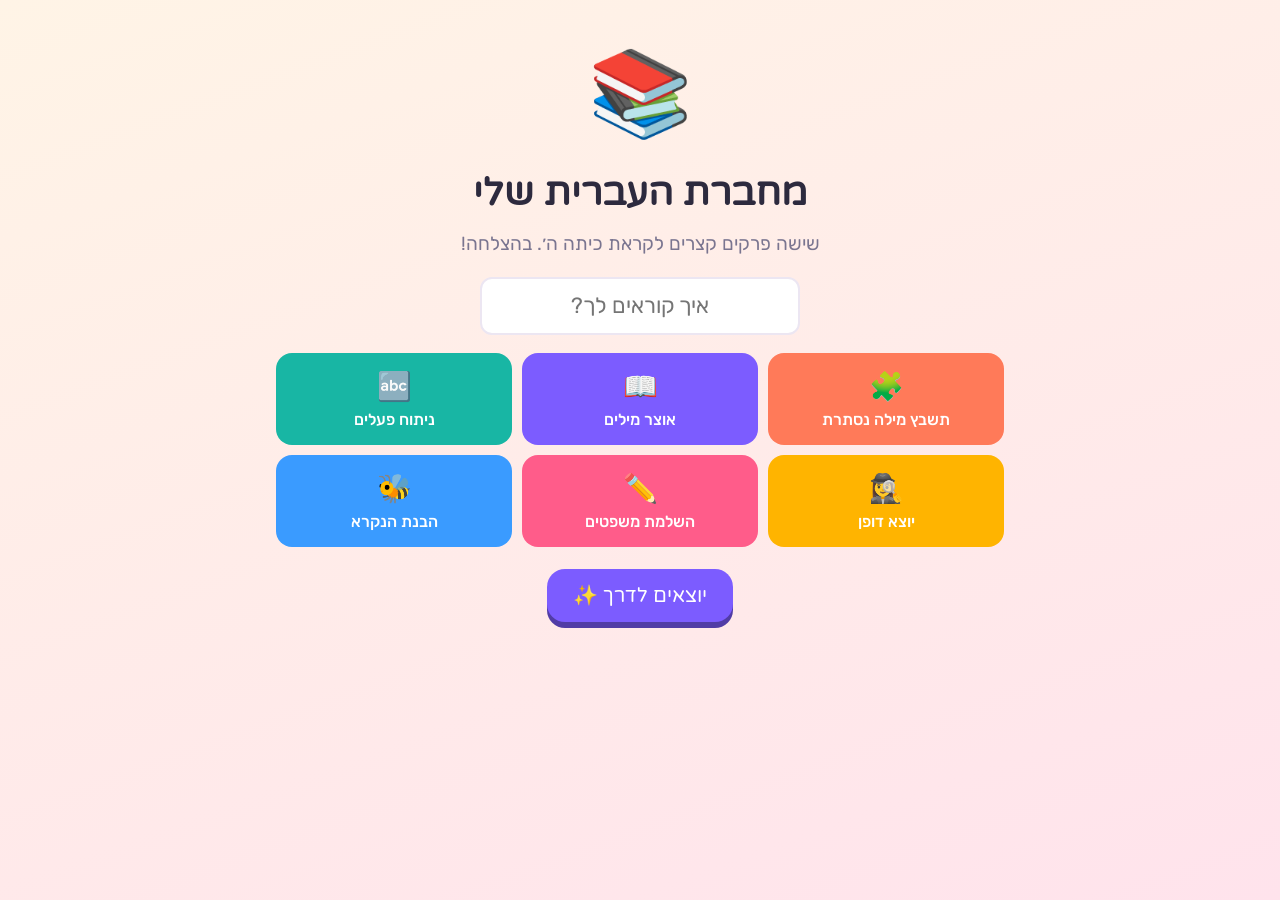
==== index.html @ 50b25466 "Hebrew workbook page" ====
<!doctype html>
<html lang="he" dir="rtl">
<head>
<meta charset="utf-8">
<meta name="viewport" content="width=device-width, initial-scale=1, viewport-fit=cover">
<title>מחברת העברית שלי</title>
<link rel="preconnect" href="https://fonts.googleapis.com">
<link rel="preconnect" href="https://fonts.gstatic.com" crossorigin>
<link href="https://fonts.googleapis.com/css2?family=Varela+Round&family=Rubik:wght@400;500;700;800&display=swap" rel="stylesheet">
<style>
:root{
  --bg1:#fff4e6; --bg2:#ffe3ec; --card:#ffffff; --ink:#2d2a3e; --muted:#7a7590; --line:#ece6f2;
  --c1:#ff7a59; --c2:#7c5cff; --c3:#18b6a4; --c4:#ffb400; --c5:#ff5c8a; --c6:#3a9bff;
  --ok:#22b07d; --ok-soft:#dcf7ea; --bad:#ef5a4c; --bad-soft:#ffe5e2; --hl:#ffe27a;
  --accent:var(--c2);
}
@media (prefers-color-scheme: dark){
  :root:not([data-theme="light"]){
    --bg1:#1d1a2b; --bg2:#271d33; --card:#2b2740; --ink:#f3f0ff; --muted:#b2aac9; --line:#3d3758;
    --ok-soft:#1c3d31; --bad-soft:#47262a; --hl:#8a6d10;
  }
}
:root[data-theme="dark"]{
  --bg1:#1d1a2b; --bg2:#271d33; --card:#2b2740; --ink:#f3f0ff; --muted:#b2aac9; --line:#3d3758;
  --ok-soft:#1c3d31; --bad-soft:#47262a; --hl:#8a6d10;
}
*{box-sizing:border-box;-webkit-tap-highlight-color:transparent}
html,body{margin:0;min-height:100%}
body{background:linear-gradient(160deg,var(--bg1),var(--bg2));background-attachment:fixed;color:var(--ink);
  font-family:"Rubik","Varela Round",Arial,sans-serif;font-size:19px;line-height:1.55}
.wrap{max-width:760px;margin:0 auto;padding:18px 16px 60px}
h1,h2,h3,.round{font-family:"Varela Round","Rubik",sans-serif}

/* top bar */
.top{display:flex;align-items:center;gap:12px;margin-bottom:16px}
.dots{display:flex;gap:6px;flex:1;justify-content:center}
.dot{width:38px;height:38px;border-radius:50%;display:grid;place-items:center;font-size:18px;background:var(--card);
  border:3px solid var(--line);transition:.25s;cursor:pointer}
.dot.cur{transform:scale(1.15);border-color:var(--accent)}
.dot.done{background:var(--ok-soft);border-color:var(--ok)}
.bar{height:10px;background:var(--line);border-radius:99px;overflow:hidden;margin-bottom:18px}
.bar i{display:block;height:100%;width:0;background:linear-gradient(90deg,var(--c4),var(--c5),var(--c2));transition:width .5s}

.screen{display:none;animation:pop .35s ease}
.screen.on{display:block}
@keyframes pop{from{opacity:0;transform:translateY(12px)}to{opacity:1;transform:none}}

.hero{border-radius:26px;padding:26px 22px;color:#fff;position:relative;overflow:hidden;margin-bottom:18px;
  box-shadow:0 10px 30px rgba(80,40,120,.18)}
.hero h2{margin:0;font-size:30px}
.hero p{margin:6px 0 0;opacity:.95}
.hero .big{position:absolute;left:18px;top:50%;transform:translateY(-50%);font-size:70px;opacity:.9}
.hero::after{content:"";position:absolute;width:180px;height:180px;border-radius:50%;background:rgba(255,255,255,.15);left:-50px;bottom:-90px}

.card{background:var(--card);border-radius:20px;padding:18px;margin-bottom:14px;border:2px solid var(--line);transition:.2s}
.card.ok{border-color:var(--ok);background:linear-gradient(0deg,var(--ok-soft),var(--card) 60%)}
.card.bad{border-color:var(--bad);animation:shake .35s}
@keyframes shake{25%{transform:translateX(6px)}50%{transform:translateX(-6px)}75%{transform:translateX(3px)}}
.qt{font-weight:500;margin-bottom:10px}
.qn{display:inline-grid;place-items:center;min-width:30px;height:30px;border-radius:10px;background:var(--accent);color:#fff;font-size:16px;margin-inline-end:8px;padding:0 6px}
.fb{margin-top:8px;font-weight:700;font-size:17px;min-height:0}
.card.ok .fb{color:var(--ok)} .card.bad .fb{color:var(--bad)}

.opts{display:flex;flex-wrap:wrap;gap:10px}
.opt{font:inherit;font-size:18px;padding:10px 16px;border-radius:14px;border:2px solid var(--line);background:var(--card);color:var(--ink);cursor:pointer;transition:.15s}
.opt:active{transform:scale(.96)}
.opt.sel{border-color:var(--accent);background:color-mix(in srgb,var(--accent) 14%,var(--card));font-weight:500}
.card.ok .opt.sel{border-color:var(--ok);background:var(--ok-soft)}
.card.bad .opt.sel{border-color:var(--bad);background:var(--bad-soft)}
.opt.reveal{box-shadow:0 0 0 3px var(--ok)}

.boxes{display:flex;gap:6px;direction:rtl;flex-wrap:wrap}
.boxes input{width:48px;height:54px;text-align:center;font:inherit;font-size:26px;font-weight:800;border:3px solid var(--line);
  border-radius:12px;background:var(--card);color:var(--ink);padding:0}
.boxes input.h{background:var(--hl);border-color:#e7b800;color:#3b2c00}
.boxes input:focus{outline:none;border-color:var(--accent)}
.hidden-word .boxes input{background:var(--hl);border-color:#e7b800;color:#3b2c00}
.cwhint{font-size:15px;color:var(--muted);margin-inline-start:6px}

input.txt,select,textarea{font:inherit;font-size:18px;padding:10px 12px;border:2px solid var(--line);border-radius:12px;background:var(--card);color:var(--ink)}
input.txt:focus,select:focus,textarea:focus{outline:none;border-color:var(--accent)}
.verb{display:flex;gap:16px;align-items:center;flex-wrap:wrap}
.verb .w{font-family:"Varela Round";font-size:30px;color:var(--accent);min-width:110px}
.verb label{display:flex;flex-direction:column;font-size:14px;color:var(--muted);gap:3px}
.verb input.txt{width:120px}

.passage{background:var(--card);border-radius:20px;padding:20px;margin-bottom:16px;border:2px dashed var(--c4);font-size:19px}
.passage h3{margin:0 0 10px;text-align:center;font-size:24px}
.passage p{margin:0 0 10px}
textarea{width:100%;min-height:110px}

.nav{display:flex;gap:10px;justify-content:space-between;align-items:center;margin-top:18px;flex-wrap:wrap}
.btn{font-family:"Varela Round",sans-serif;font-size:20px;padding:14px 26px;border-radius:18px;border:0;cursor:pointer;color:#fff;
  background:var(--accent);box-shadow:0 6px 0 color-mix(in srgb,var(--accent) 65%,#000);transition:.1s}
.btn:active{transform:translateY(4px);box-shadow:0 2px 0 color-mix(in srgb,var(--accent) 65%,#000)}
.btn.ghost{background:var(--card);color:var(--accent);border:2px solid var(--accent);box-shadow:none}
.btn.go{background:var(--ok);box-shadow:0 6px 0 #178a60}
.btn[disabled]{opacity:.45}
.score{font-weight:800;font-size:20px}

/* welcome */
.welcome{text-align:center;padding:10px 0}
.welcome .emoji{font-size:84px;animation:float 3s ease-in-out infinite}
@keyframes float{50%{transform:translateY(-10px) rotate(-4deg)}}
.welcome h1{font-size:38px;margin:6px 0}
.welcome p{color:var(--muted);margin:0 0 18px}
.welcome input{text-align:center;font-size:22px;width:min(320px,100%);margin-bottom:18px}
.chips{display:grid;grid-template-columns:repeat(3,1fr);gap:10px;margin:0 0 22px}
.chip{border-radius:16px;padding:12px 6px;color:#fff;font-size:16px;font-weight:500}
.chip b{display:block;font-size:28px}

/* summary */
.ring{width:190px;height:190px;margin:10px auto;position:relative}
.ring svg{transform:rotate(-90deg)}
.ring .num{position:absolute;inset:0;display:grid;place-items:center;font-family:"Varela Round";font-size:46px;font-weight:800}
.stars{font-size:44px;text-align:center;letter-spacing:6px}
table.sum{width:100%;border-collapse:collapse;margin:10px 0}
table.sum td{padding:10px 8px;border-bottom:1px solid var(--line)}
table.sum td:last-child{text-align:left;font-weight:700}
.sent{text-align:center;font-weight:500;margin-top:12px;color:var(--muted)}
#confetti{position:fixed;inset:0;pointer-events:none;z-index:9}

@media (max-width:560px){
  .hero .big{font-size:50px} .hero h2{font-size:24px}
  .boxes input{width:42px;height:48px;font-size:22px}
  .dot{width:32px;height:32px;font-size:15px}
  .chips{grid-template-columns:repeat(2,1fr)}
}
</style>
</head>
<body>
<canvas id="confetti"></canvas>
<div class="wrap">
  <div id="topbar" style="display:none">
    <div class="top"><div class="dots" id="dots"></div></div>
    <div class="bar"><i id="barfill"></i></div>
  </div>
  <div id="screens"></div>
</div>

<script>
const FORM = "https://docs.google.com/forms/d/e/1FAIpQLScaNritPioSCvNi18cw7ThOWGamk657dy66i6u5WLPqMlm8VA/formResponse";
const NAME_ENTRY = 62205601;

const CH = [
 {id:"cw", title:"תשבץ מילה נסתרת", emoji:"🧩", color:"var(--c1)", hint:"כתבי את התשובה, אות בכל משבצת. מהאותיות הצהובות נוצרת מילה נסתרת!",
  items:[
   {t:"cw", q:"עונת השנה הקרה ביותר", a:"חורף", h:0, e:1569600264},
   {t:"cw", q:"המקום שבו גרים עם המשפחה", a:"בית", h:0, e:498481048},
   {t:"cw", q:"יש לו כריכה ועמודים, וקוראים בו", a:"ספר", h:2, e:1436032802},
   {t:"cw", q:"צבע השמיים ביום בהיר", a:"כחול", h:2, e:1310203208},
   {t:"cw", q:"פרי אדום וקטן עם נקודות קטנות", a:"תות", h:0, e:294434809},
   {t:"hw", q:"🔎 המילה הנסתרת (האותיות הצהובות, מלמעלה למטה)", a:"חברות", e:260641742}
  ]},
 {id:"voc", title:"אוצר מילים", emoji:"📖", color:"var(--c2)", hint:"בחרי את התשובה המתאימה ביותר.",
  items:[
   {t:"mc", q:"\"דני היה נרגש לפני הטיול השנתי.\" מה פירוש המילה נרגש?", o:["עייף מאוד","מלא התרגשות וציפייה","כועס","רעב"], a:1, e:1328813776},
   {t:"mc", q:"מהי מילה נרדפת (דומה במשמעות) למילה \"מהיר\"?", o:["זריז","איטי","גבוה","שקט"], a:0, e:361980652},
   {t:"mc", q:"מהו ההפך של המילה \"נדיב\"?", o:["חכם","שמח","קמצן","אמיץ"], a:2, e:579132095},
   {t:"mc", q:"\"לפתע נשמע רעם חזק.\" המילה לפתע פירושה:", o:["לאט לאט","בבוקר","פתאום","מרחוק"], a:2, e:1823997680},
   {t:"mc", q:"אדם מתמיד הוא אדם ש...", o:["ממשיך להתאמץ ולא מוותר","מוותר מהר","תמיד מאחר","אוהב לישון"], a:0, e:1491651361},
   {t:"mc", q:"מה פירוש הביטוי \"שם לב\"?", o:["שם משהו על הלב","הבחין, הרגיש במשהו","נבהל","שכח"], a:1, e:1885488063}
  ]},
 {id:"verb", title:"ניתוח פעלים", emoji:"🔤", color:"var(--c3)", hint:"לכל פועל: כתבי את השורש (למשל כ.ת.ב), ובחרי זמן וגוף.",
  items:[
   {t:"verb", w:"כתבנו", r:"כתב", z:"עבר", go:["אני","אנחנו","הם","את"], g:"אנחנו", e:[1640364388,185473557,810355744]},
   {t:"verb", w:"ישחקו", r:"שחק", z:"עתיד", go:["הוא","אנחנו","הם","אתן"], g:"הם", e:[4867854,956632223,407131389]},
   {t:"verb", w:"רוקדת", r:"רקד", z:"הווה", go:["הוא","היא","אנחנו","הם"], g:"היא", e:[1128202655,1735079967,383598365]},
   {t:"verb", w:"תלמדי", r:"למד", z:"עתיד", go:["אני","את","הוא","אתם"], g:"את", e:[34009294,1172126072,1069534142]},
   {t:"verb", w:"שמרתם", r:"שמר", z:"עבר", go:["אתה","אנחנו","אתם","הן"], g:"אתם", e:[85139780,1751591890,1546072494]},
   {t:"verb", w:"אסגור", r:"סגר", z:"עתיד", go:["אני","אתה","הוא","אנחנו"], g:"אני", e:[934074268,364460935,1793156208]}
  ]},
 {id:"odd", title:"יוצא דופן", emoji:"🕵️‍♀️", color:"var(--c4)", hint:"בכל שורה יש מילה אחת שלא מתאימה לשאר. מצאי אותה!",
  items:[
   {t:"mc", q:"", o:["תפוח","בננה","גזר","אגס"], a:2, why:"גזר הוא ירק, השאר פירות.", e:339574986},
   {t:"mc", q:"", o:["כתב","קרא","שולחן","רץ"], a:2, why:"שולחן הוא שם עצם, השאר פעלים.", e:1603717156},
   {t:"mc", q:"", o:["שמח","עליז","מאושר","עצוב"], a:3, why:"עצוב הוא ההפך, השאר מילים לשמחה.", e:669759207},
   {t:"mc", q:"", o:["ירושלים","חיפה","ישראל","באר שבע"], a:2, why:"ישראל היא מדינה, השאר ערים.", e:2011101344},
   {t:"mc", q:"", o:["כלב","חתול","נשר","סוס"], a:2, why:"נשר הוא עוף, השאר יונקים.", e:904061253},
   {t:"mc", q:"", o:["הלכתי","אכלתי","אלך","שתיתי"], a:2, why:"אלך בזמן עתיד, השאר בעבר.", e:1752868074}
  ]},
 {id:"comp", title:"השלמת משפטים", emoji:"✏️", color:"var(--c5)", hint:"בחרי את המילה שמשלימה את המשפט נכון.",
  items:[
   {t:"mc", q:"דנה לא הגיעה לבית הספר ____ היא הייתה חולה.", o:["כי","אבל","למרות"], a:0, e:1012254732},
   {t:"mc", q:"רציתי לקנות גלידה, ____ שכחתי את הארנק בבית.", o:["לכן","אבל","כי"], a:1, e:916910106},
   {t:"mc", q:"הכלב נבח בקול רם, ____ כל השכנים התעוררו.", o:["ולכן","אבל","למרות ש"], a:0, e:1477193977},
   {t:"mc", q:"____ שירד גשם חזק, יצאנו לטיול.", o:["בגלל","למרות","כי"], a:1, e:1197070380},
   {t:"mc", q:"הספרנית ביקשה מאיתנו לדבר ____ בספרייה.", o:["ברעש","בשקט","בצעקות"], a:1, e:1626360728},
   {t:"mc", q:"אם תתאמני כל יום, ____ תשתפרי בשחייה.", o:["אז","אבל","למרות"], a:0, e:1691333618}
  ]},
 {id:"read", title:"הבנת הנקרא", emoji:"🐝", color:"var(--c6)", hint:"קראי את הקטע בעיון, ואז עני על השאלות.",
  passage:`<h3>🐝 הדבורה הקטנה והחרוצה</h3>
   <p>הדבורים חיות יחד בקבוצות גדולות שנקראות כוורות. בכל כוורת יש מלכה אחת, מאות זכרים ואלפי פועלות. המלכה היא הדבורה הגדולה ביותר בכוורת, ותפקידה העיקרי הוא להטיל ביצים. הפועלות עושות כמעט את כל העבודה: הן אוספות צוף ואבקה מהפרחים, בונות את חלות הדבש, מנקות את הכוורת ושומרות עליה מפני אויבים.</p>
   <p>כשפועלת מוצאת שדה מלא פרחים, היא חוזרת לכוורת ומבצעת "ריקוד" מיוחד. בעזרת הריקוד היא מספרת לחברותיה לאיזה כיוון לעוף וכמה רחוק נמצאים הפרחים.</p>
   <p>הדבורים חשובות מאוד, ולא רק בגלל הדבש. כשהן עוברות מפרח לפרח, הן מעבירות אבקה ביניהם, וכך עוזרות לצמחים לייצר פירות וזרעים. מדענים מעריכים שבלי דבורים, חלק גדול מהפירות והירקות שאנחנו אוכלים היה נעלם מהמדפים.</p>`,
  items:[
   {t:"mc", q:"מהו התפקיד העיקרי של המלכה בכוורת?", o:["לאסוף צוף","להטיל ביצים","לשמור על הכוורת","לבנות חלות דבש"], a:1, e:1494574270},
   {t:"mc", q:"מי עושות את רוב העבודה בכוורת?", o:["המלכה","הזכרים","הפועלות","הדבוראי"], a:2, e:1089239344},
   {t:"mc", q:"למה הפועלת \"רוקדת\" כשהיא חוזרת לכוורת?", o:["כי היא שמחה","כדי להפחיד אויבים","כדי לספר לחברותיה איפה נמצאים הפרחים","כדי לנקות את הכוורת"], a:2, e:451514463},
   {t:"mc", q:"בכותרת כתוב שהדבורה \"חרוצה\". מה פירוש המילה?", o:["עובדת קשה ובמרץ","קטנה מאוד","מפחידה","עצלנית"], a:0, e:278418444},
   {t:"open", q:"לפי הקטע, מדוע הדבורים חשובות לבני האדם? כתבי במילים שלך.", model:"הדבורים מעבירות אבקה מפרח לפרח, וכך עוזרות לצמחים לגדל פירות וזרעים. בלי דבורים היו לנו הרבה פחות פירות וירקות. וגם, הן מייצרות דבש.", e:1743199090}
  ]}
];

const Z=["עבר","הווה","עתיד"];
const norm=s=>(s||"").replace(/[\s.\-'"׳״,]/g,"").replace(/ך/g,"כ").replace(/ם/g,"מ").replace(/ן/g,"נ").replace(/ף/g,"פ").replace(/ץ/g,"צ");
const $=(s,r=document)=>r.querySelector(s), $$=(s,r=document)=>[...r.querySelectorAll(s)];
const h=(tag,cls,html)=>{const e=document.createElement(tag);if(cls)e.className=cls;if(html!=null)e.innerHTML=html;return e};
const PRAISE=["מעולה!","כל הכבוד!","יופי!","מדהים!","בדיוק!","אלופה!"];
let cur=-1; const res={}; let sentOnce=false;

function build(){
  const S=$("#screens");
  // welcome
  const w=h("section","screen welcome");w.id="sc-w";
  w.innerHTML=`<div class="emoji">📚</div><h1>מחברת העברית שלי</h1><p>שישה פרקים קצרים לקראת כיתה ה׳. בהצלחה!</p>
   <input class="txt" id="who" placeholder="איך קוראים לך?" autocomplete="off">
   <div class="chips">${CH.map(c=>`<div class="chip" style="background:${c.color}"><b>${c.emoji}</b>${c.title}</div>`).join("")}</div>
   <button class="btn" id="start">יוצאים לדרך ✨</button>`;
  S.appendChild(w);
  // chapters
  CH.forEach((c,ci)=>{
    const s=h("section","screen");s.id="sc-"+ci;s.style.setProperty("--accent",c.color);
    s.appendChild(h("div","hero",`<h2>פרק ${ci+1}: ${c.title}</h2><p>${c.hint}</p><div class="big">${c.emoji}</div>`)).style.background=`linear-gradient(135deg,${c.color},color-mix(in srgb,${c.color} 60%,#ff5c8a))`;
    if(c.passage) s.appendChild(h("div","passage",c.passage));
    c.items.forEach((it,i)=>{
      const card=h("div","card");card._it=it;
      const num=`<span class="qn">${i+1}</span>`;
      if(it.t==="cw"||it.t==="hw"){
        card.innerHTML=`<div class="qt">${it.t==="cw"?num:""}${it.q}${it.t==="cw"?`<span class="cwhint">(${it.a.length} אותיות)</span>`:""}</div>`;
        if(it.t==="hw") card.classList.add("hidden-word");
        const b=h("div","boxes");[...it.a].forEach((_,k)=>{const x=h("input",it.t==="cw"&&k===it.h?"h":"");x.maxLength=1;x.autocomplete="off";x.setAttribute("autocapitalize","off");b.appendChild(x)});
        card.appendChild(b);
      } else if(it.t==="mc"){
        card.innerHTML=`<div class="qt">${num}${it.q||"איזו מילה יוצאת דופן?"}</div>`;
        const o=h("div","opts");it.o.forEach((t,k)=>{const b=h("button","opt",t);b.type="button";b.dataset.k=k;
          b.onclick=()=>{$$(".opt",o).forEach(x=>x.classList.remove("sel"));b.classList.add("sel");card.classList.remove("ok","bad");$(".fb",card).textContent="";save()};o.appendChild(b)});
        card.appendChild(o);
      } else if(it.t==="verb"){
        card.innerHTML=`<div class="verb"><div class="w">${it.w}</div>
          <label>שורש<input class="txt r" placeholder="_._._" autocomplete="off"></label>
          <label>זמן<select class="z"><option value="">בחרי</option>${Z.map(z=>`<option>${z}</option>`).join("")}</select></label>
          <label>גוף<select class="g"><option value="">בחרי</option>${it.go.map(g=>`<option>${g}</option>`).join("")}</select></label></div>`;
      } else if(it.t==="open"){
        card.innerHTML=`<div class="qt">${num}${it.q}</div><textarea id="open" placeholder="התשובה שלי..."></textarea>`;
      }
      card.appendChild(h("div","fb"));
      s.appendChild(card);
    });
    const nav=h("div","nav");
    nav.innerHTML=`<button class="btn ghost back">→ חזרה</button><span class="score"></span>
      <span><button class="btn check">בדקי ✔</button> <button class="btn go next" style="display:none">${ci<CH.length-1?"לפרק הבא ←":"לסיכום 🏆"}</button></span>`;
    s.appendChild(nav);
    $(".check",nav).onclick=()=>check(ci,true);
    $(".next",nav).onclick=()=>go(ci+1);
    $(".back",nav).onclick=()=>go(ci-1);
    S.appendChild(s);
  });
  // summary
  const f=h("section","screen");f.id="sc-end";f.style.setProperty("--accent","var(--c2)");
  f.innerHTML=`<div class="hero" style="background:linear-gradient(135deg,#7c5cff,#ff5c8a);text-align:center"><h2 id="endTitle">סיימת!</h2><p id="endMsg"></p></div>
   <div class="card"><div class="ring"><svg width="190" height="190"><circle cx="95" cy="95" r="80" stroke="var(--line)" stroke-width="16" fill="none"/>
   <circle id="arc" cx="95" cy="95" r="80" stroke="url(#gr)" stroke-width="16" fill="none" stroke-linecap="round" stroke-dasharray="503" stroke-dashoffset="503" style="transition:stroke-dashoffset 1.2s"/>
   <defs><linearGradient id="gr"><stop offset="0" stop-color="#ffb400"/><stop offset="1" stop-color="#ff5c8a"/></linearGradient></defs></svg><div class="num" id="pct">0%</div></div>
   <div class="stars" id="stars"></div><table class="sum" id="sumt"></table><div class="sent" id="sent"></div>
   <div class="nav" style="justify-content:center"><button class="btn ghost" id="again">לחזור ולתקן</button><button class="btn" id="resend" style="display:none">לשלוח שוב לאבא</button></div></div>`;
  S.appendChild(f);
  // dots
  const D=$("#dots");CH.forEach((c,i)=>{const d=h("div","dot",c.emoji);d.onclick=()=>go(i);D.appendChild(d)});
  const e=h("div","dot","🏆");e.onclick=()=>go(CH.length);D.appendChild(e);

  $("#start").onclick=()=>{ if(!$("#who").value.trim()){ $("#who").focus(); $("#who").placeholder="קודם כותבים שם 😊"; return;} save(); go(0); };
  $("#again").onclick=()=>go(0);
  $("#resend").onclick=()=>send(true);
  $$(".boxes").forEach(b=>$$("input",b).forEach((x,k,arr)=>{
    x.addEventListener("input",()=>{ if(x.value.length>1) x.value=x.value.slice(-1); if(x.value&&arr[k+1]) arr[k+1].focus(); x.closest(".card").classList.remove("ok","bad"); save(); });
    x.addEventListener("keydown",ev=>{ if(ev.key==="Backspace"&&!x.value&&arr[k-1]) arr[k-1].focus(); });
  }));
  $$("input.txt,select,textarea").forEach(x=>x.addEventListener("input",()=>{const c=x.closest(".card");if(c)c.classList.remove("ok","bad");save()}));
  $$("select").forEach(x=>x.addEventListener("change",()=>{const c=x.closest(".card");if(c)c.classList.remove("ok","bad");save()}));
}

function judge(card){
  const it=card._it;
  if(it.t==="cw"||it.t==="hw") return norm($$("input",card).map(x=>x.value).join(""))===norm(it.a);
  if(it.t==="mc"){const s=$(".opt.sel",card);return !!s&&+s.dataset.k===it.a}
  if(it.t==="verb") return norm($(".r",card).value)===norm(it.r)&&$(".z",card).value===it.z&&$(".g",card).value===it.g;
  return null;
}
function check(ci,show){
  const s=$("#sc-"+ci);let c=0,n=0;
  $$(".card",s).forEach(card=>{
    const it=card._it, r=judge(card), fb=$(".fb",card);
    if(r===null){ if(show){ fb.innerHTML=`<span style="color:var(--muted);font-weight:500">💡 תשובה לדוגמה: ${it.model}</span>`; } return; }
    n++; if(r)c++;
    if(show){ card.classList.toggle("ok",r);card.classList.toggle("bad",!r);
      fb.textContent = r ? "✓ "+PRAISE[Math.floor(Math.random()*PRAISE.length)]+(it.why?" "+it.why:"") : "✗ עוד לא, נסי שוב"; }
  });
  res[ci]={c,n};
  if(show){
    $(".score",s).textContent=`${c} / ${n}`+(c===n?" 🌟":"");
    $(".next",s).style.display="inline-block";
    if(c===n) burst(60);
    $$(".dot")[ci].classList.add("done");
    save();
  }
  return [c,n];
}
function go(i){
  if(i<0){ show("sc-w"); cur=-1; $("#topbar").style.display="none"; return; }
  cur=i; $("#topbar").style.display="block";
  $$(".dot").forEach((d,k)=>d.classList.toggle("cur",k===i));
  $("#barfill").style.width=(100*i/CH.length)+"%";
  if(i>=CH.length){ finish(); show("sc-end"); } else show("sc-"+i);
  window.scrollTo({top:0,behavior:"smooth"}); save();
}
function show(id){ $$(".screen").forEach(s=>s.classList.toggle("on",s.id===id)); }

function finish(){
  let C=0,N=0,rows="";
  CH.forEach((c,i)=>{const [a,b]=check(i,false);C+=a;N+=b;rows+=`<tr><td>${c.emoji} ${c.title}</td><td>${a} / ${b}</td></tr>`});
  const p=Math.round(100*C/N), who=$("#who").value.trim();
  $("#sumt").innerHTML=rows;
  $("#pct").textContent=p+"%";
  setTimeout(()=>$("#arc").style.strokeDashoffset=503*(1-p/100),100);
  const st=p>=90?3:p>=70?2:1; $("#stars").textContent="⭐".repeat(st)+"☆".repeat(3-st);
  $("#endTitle").textContent=`כל הכבוד, ${who}! 🎉`;
  $("#endMsg").textContent=`${C} תשובות נכונות מתוך ${N}. `+(p>=90?"מושלם כמעט!":p>=70?"עבודה טובה מאוד!":"יפה! אפשר לחזור ולתקן את מה שאדום.");
  $("#barfill").style.width="100%";
  burst(p>=70?220:90);
  if(!sentOnce) send(false);
}

function answersFor(card){
  const it=card._it, out=[];
  if(it.t==="cw"||it.t==="hw") out.push([it.e,$$("input",card).map(x=>x.value).join("")]);
  else if(it.t==="mc"){const s=$(".opt.sel",card);out.push([it.e,s?it.o[+s.dataset.k]:""])}
  else if(it.t==="verb"){out.push([it.e[0],$(".r",card).value],[it.e[1],$(".z",card).value],[it.e[2],$(".g",card).value])}
  else if(it.t==="open") out.push([it.e,$("#open").value.trim()]);
  return out;
}
async function send(manual){
  const p=new URLSearchParams();
  p.append("entry."+NAME_ENTRY,$("#who").value.trim()||"אגמי");
  $$(".card").forEach(card=>{ if(!card._it) return; answersFor(card).forEach(([e,v])=>p.append("entry."+e, v||"-")); });
  p.append("pageHistory","0,1,2,3,4,5,6");
  $("#sent").textContent="שולחת לאבא...";
  try{
    await fetch(FORM,{method:"POST",mode:"no-cors",body:p});
    sentOnce=true; $("#sent").textContent="📬 התשובות נשלחו לאבא!"; $("#resend").style.display="inline-block"; $("#resend").textContent="תיקנתי, לשלוח שוב";
  }catch(e){ $("#sent").textContent="לא הצלחתי לשלוח, בדקי שיש אינטרנט ונסי שוב."; $("#resend").style.display="inline-block"; }
  save();
}

/* confetti */
const cv=$("#confetti"),cx=cv.getContext("2d");let parts=[];
function size(){cv.width=innerWidth*devicePixelRatio;cv.height=innerHeight*devicePixelRatio}addEventListener("resize",size);size();
function burst(n){const cols=["#ff7a59","#7c5cff","#18b6a4","#ffb400","#ff5c8a","#3a9bff"];
  for(let i=0;i<n;i++)parts.push({x:Math.random()*cv.width,y:-20*devicePixelRatio-Math.random()*cv.height*.3,vx:(Math.random()-.5)*4,vy:2+Math.random()*4,
    s:(6+Math.random()*8)*devicePixelRatio,r:Math.random()*6,vr:(Math.random()-.5)*.3,c:cols[i%cols.length]});
  if(parts.length===n)tick()}
function tick(){cx.clearRect(0,0,cv.width,cv.height);parts=parts.filter(p=>p.y<cv.height+40);
  parts.forEach(p=>{p.x+=p.vx;p.y+=p.vy*devicePixelRatio;p.vy+=.05;p.r+=p.vr;cx.save();cx.translate(p.x,p.y);cx.rotate(p.r);cx.fillStyle=p.c;cx.fillRect(-p.s/2,-p.s/4,p.s,p.s/2);cx.restore()});
  if(parts.length)requestAnimationFrame(tick);else cx.clearRect(0,0,cv.width,cv.height)}

/* save & restore in this browser */
const KEY="agami-hebrew5";
function save(){try{const st={who:$("#who").value,cur,sentOnce,cards:$$(".card").filter(c=>c._it).map(c=>({
  b:$$(".boxes input",c).map(x=>x.value),s:($(".opt.sel",c)||{dataset:{}}).dataset.k,f:$$("input.txt,select,textarea",c).map(x=>x.value)}))};
  localStorage.setItem(KEY,JSON.stringify(st))}catch(e){}}
function load(){try{const st=JSON.parse(localStorage.getItem(KEY)||"null");if(!st)return;
  $("#who").value=st.who||"";sentOnce=!!st.sentOnce;
  $$(".card").filter(c=>c._it).forEach((c,i)=>{const s=st.cards[i];if(!s)return;
    $$(".boxes input",c).forEach((x,k)=>x.value=s.b[k]||"");
    if(s.s!=null){const b=$(`.opt[data-k="${s.s}"]`,c);if(b)b.classList.add("sel")}
    $$("input.txt,select,textarea",c).forEach((x,k)=>x.value=s.f[k]||"")});
  if(st.cur>=0&&st.cur<CH.length) go(st.cur);
}catch(e){}}

build(); show("sc-w"); load();
</script>
</body>
</html>
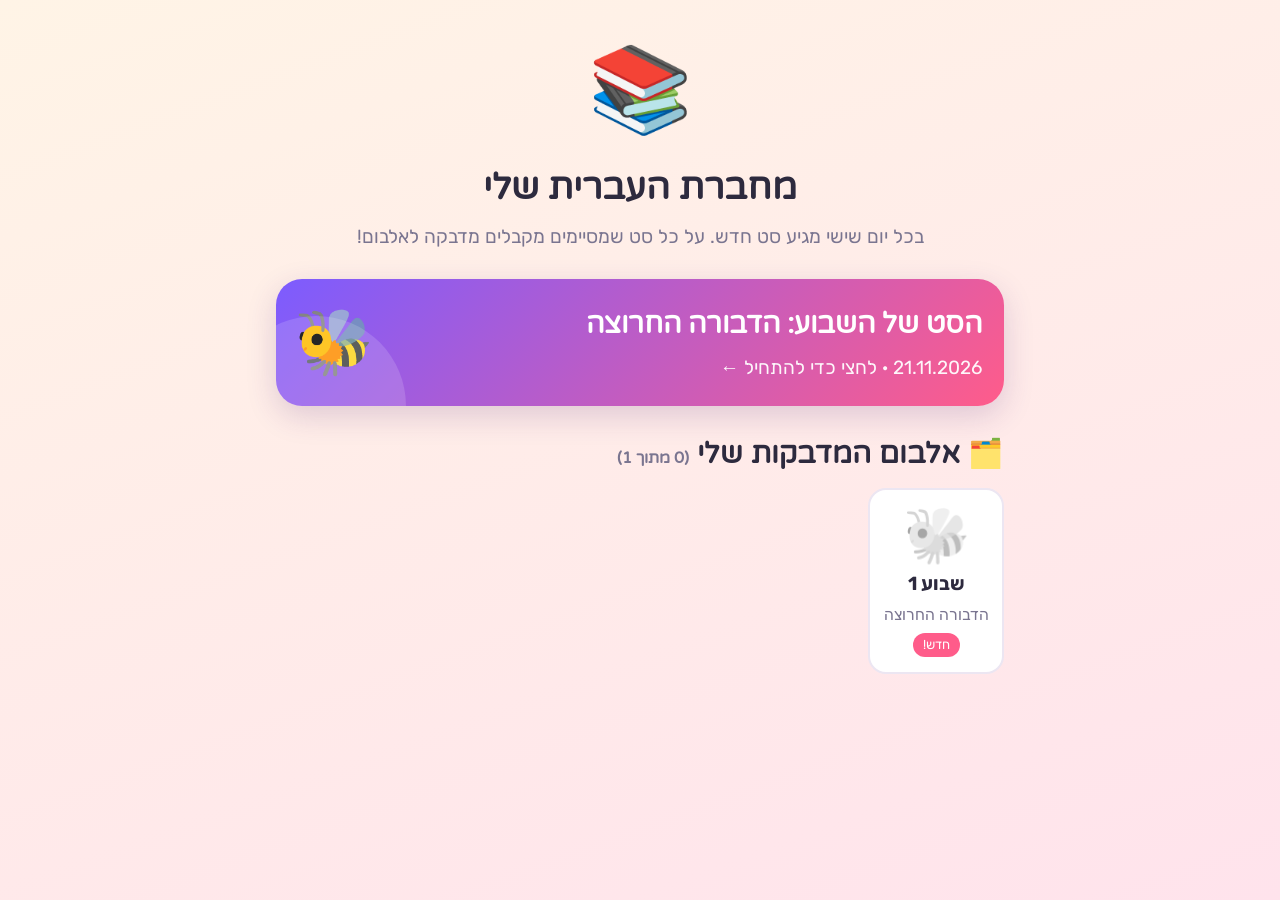
==== commit 938bfda1: "Weekly workbook engine, home album, week 1" ====
--- a/index.html
+++ b/index.html
@@ -7,377 +7,38 @@
 <link rel="preconnect" href="https://fonts.googleapis.com">
 <link rel="preconnect" href="https://fonts.gstatic.com" crossorigin>
 <link href="https://fonts.googleapis.com/css2?family=Varela+Round&family=Rubik:wght@400;500;700;800&display=swap" rel="stylesheet">
-<style>
-:root{
-  --bg1:#fff4e6; --bg2:#ffe3ec; --card:#ffffff; --ink:#2d2a3e; --muted:#7a7590; --line:#ece6f2;
-  --c1:#ff7a59; --c2:#7c5cff; --c3:#18b6a4; --c4:#ffb400; --c5:#ff5c8a; --c6:#3a9bff;
-  --ok:#22b07d; --ok-soft:#dcf7ea; --bad:#ef5a4c; --bad-soft:#ffe5e2; --hl:#ffe27a;
-  --accent:var(--c2);
-}
-@media (prefers-color-scheme: dark){
-  :root:not([data-theme="light"]){
-    --bg1:#1d1a2b; --bg2:#271d33; --card:#2b2740; --ink:#f3f0ff; --muted:#b2aac9; --line:#3d3758;
-    --ok-soft:#1c3d31; --bad-soft:#47262a; --hl:#8a6d10;
-  }
-}
-:root[data-theme="dark"]{
-  --bg1:#1d1a2b; --bg2:#271d33; --card:#2b2740; --ink:#f3f0ff; --muted:#b2aac9; --line:#3d3758;
-  --ok-soft:#1c3d31; --bad-soft:#47262a; --hl:#8a6d10;
-}
-*{box-sizing:border-box;-webkit-tap-highlight-color:transparent}
-html,body{margin:0;min-height:100%}
-body{background:linear-gradient(160deg,var(--bg1),var(--bg2));background-attachment:fixed;color:var(--ink);
-  font-family:"Rubik","Varela Round",Arial,sans-serif;font-size:19px;line-height:1.55}
-.wrap{max-width:760px;margin:0 auto;padding:18px 16px 60px}
-h1,h2,h3,.round{font-family:"Varela Round","Rubik",sans-serif}
-
-/* top bar */
-.top{display:flex;align-items:center;gap:12px;margin-bottom:16px}
-.dots{display:flex;gap:6px;flex:1;justify-content:center}
-.dot{width:38px;height:38px;border-radius:50%;display:grid;place-items:center;font-size:18px;background:var(--card);
-  border:3px solid var(--line);transition:.25s;cursor:pointer}
-.dot.cur{transform:scale(1.15);border-color:var(--accent)}
-.dot.done{background:var(--ok-soft);border-color:var(--ok)}
-.bar{height:10px;background:var(--line);border-radius:99px;overflow:hidden;margin-bottom:18px}
-.bar i{display:block;height:100%;width:0;background:linear-gradient(90deg,var(--c4),var(--c5),var(--c2));transition:width .5s}
-
-.screen{display:none;animation:pop .35s ease}
-.screen.on{display:block}
-@keyframes pop{from{opacity:0;transform:translateY(12px)}to{opacity:1;transform:none}}
-
-.hero{border-radius:26px;padding:26px 22px;color:#fff;position:relative;overflow:hidden;margin-bottom:18px;
-  box-shadow:0 10px 30px rgba(80,40,120,.18)}
-.hero h2{margin:0;font-size:30px}
-.hero p{margin:6px 0 0;opacity:.95}
-.hero .big{position:absolute;left:18px;top:50%;transform:translateY(-50%);font-size:70px;opacity:.9}
-.hero::after{content:"";position:absolute;width:180px;height:180px;border-radius:50%;background:rgba(255,255,255,.15);left:-50px;bottom:-90px}
-
-.card{background:var(--card);border-radius:20px;padding:18px;margin-bottom:14px;border:2px solid var(--line);transition:.2s}
-.card.ok{border-color:var(--ok);background:linear-gradient(0deg,var(--ok-soft),var(--card) 60%)}
-.card.bad{border-color:var(--bad);animation:shake .35s}
-@keyframes shake{25%{transform:translateX(6px)}50%{transform:translateX(-6px)}75%{transform:translateX(3px)}}
-.qt{font-weight:500;margin-bottom:10px}
-.qn{display:inline-grid;place-items:center;min-width:30px;height:30px;border-radius:10px;background:var(--accent);color:#fff;font-size:16px;margin-inline-end:8px;padding:0 6px}
-.fb{margin-top:8px;font-weight:700;font-size:17px;min-height:0}
-.card.ok .fb{color:var(--ok)} .card.bad .fb{color:var(--bad)}
-
-.opts{display:flex;flex-wrap:wrap;gap:10px}
-.opt{font:inherit;font-size:18px;padding:10px 16px;border-radius:14px;border:2px solid var(--line);background:var(--card);color:var(--ink);cursor:pointer;transition:.15s}
-.opt:active{transform:scale(.96)}
-.opt.sel{border-color:var(--accent);background:color-mix(in srgb,var(--accent) 14%,var(--card));font-weight:500}
-.card.ok .opt.sel{border-color:var(--ok);background:var(--ok-soft)}
-.card.bad .opt.sel{border-color:var(--bad);background:var(--bad-soft)}
-.opt.reveal{box-shadow:0 0 0 3px var(--ok)}
-
-.boxes{display:flex;gap:6px;direction:rtl;flex-wrap:wrap}
-.boxes input{width:48px;height:54px;text-align:center;font:inherit;font-size:26px;font-weight:800;border:3px solid var(--line);
-  border-radius:12px;background:var(--card);color:var(--ink);padding:0}
-.boxes input.h{background:var(--hl);border-color:#e7b800;color:#3b2c00}
-.boxes input:focus{outline:none;border-color:var(--accent)}
-.hidden-word .boxes input{background:var(--hl);border-color:#e7b800;color:#3b2c00}
-.cwhint{font-size:15px;color:var(--muted);margin-inline-start:6px}
-
-input.txt,select,textarea{font:inherit;font-size:18px;padding:10px 12px;border:2px solid var(--line);border-radius:12px;background:var(--card);color:var(--ink)}
-input.txt:focus,select:focus,textarea:focus{outline:none;border-color:var(--accent)}
-.verb{display:flex;gap:16px;align-items:center;flex-wrap:wrap}
-.verb .w{font-family:"Varela Round";font-size:30px;color:var(--accent);min-width:110px}
-.verb label{display:flex;flex-direction:column;font-size:14px;color:var(--muted);gap:3px}
-.verb input.txt{width:120px}
-
-.passage{background:var(--card);border-radius:20px;padding:20px;margin-bottom:16px;border:2px dashed var(--c4);font-size:19px}
-.passage h3{margin:0 0 10px;text-align:center;font-size:24px}
-.passage p{margin:0 0 10px}
-textarea{width:100%;min-height:110px}
-
-.nav{display:flex;gap:10px;justify-content:space-between;align-items:center;margin-top:18px;flex-wrap:wrap}
-.btn{font-family:"Varela Round",sans-serif;font-size:20px;padding:14px 26px;border-radius:18px;border:0;cursor:pointer;color:#fff;
-  background:var(--accent);box-shadow:0 6px 0 color-mix(in srgb,var(--accent) 65%,#000);transition:.1s}
-.btn:active{transform:translateY(4px);box-shadow:0 2px 0 color-mix(in srgb,var(--accent) 65%,#000)}
-.btn.ghost{background:var(--card);color:var(--accent);border:2px solid var(--accent);box-shadow:none}
-.btn.go{background:var(--ok);box-shadow:0 6px 0 #178a60}
-.btn[disabled]{opacity:.45}
-.score{font-weight:800;font-size:20px}
-
-/* welcome */
-.welcome{text-align:center;padding:10px 0}
-.welcome .emoji{font-size:84px;animation:float 3s ease-in-out infinite}
-@keyframes float{50%{transform:translateY(-10px) rotate(-4deg)}}
-.welcome h1{font-size:38px;margin:6px 0}
-.welcome p{color:var(--muted);margin:0 0 18px}
-.welcome input{text-align:center;font-size:22px;width:min(320px,100%);margin-bottom:18px}
-.chips{display:grid;grid-template-columns:repeat(3,1fr);gap:10px;margin:0 0 22px}
-.chip{border-radius:16px;padding:12px 6px;color:#fff;font-size:16px;font-weight:500}
-.chip b{display:block;font-size:28px}
-
-/* summary */
-.ring{width:190px;height:190px;margin:10px auto;position:relative}
-.ring svg{transform:rotate(-90deg)}
-.ring .num{position:absolute;inset:0;display:grid;place-items:center;font-family:"Varela Round";font-size:46px;font-weight:800}
-.stars{font-size:44px;text-align:center;letter-spacing:6px}
-table.sum{width:100%;border-collapse:collapse;margin:10px 0}
-table.sum td{padding:10px 8px;border-bottom:1px solid var(--line)}
-table.sum td:last-child{text-align:left;font-weight:700}
-.sent{text-align:center;font-weight:500;margin-top:12px;color:var(--muted)}
-#confetti{position:fixed;inset:0;pointer-events:none;z-index:9}
-
-@media (max-width:560px){
-  .hero .big{font-size:50px} .hero h2{font-size:24px}
-  .boxes input{width:42px;height:48px;font-size:22px}
-  .dot{width:32px;height:32px;font-size:15px}
-  .chips{grid-template-columns:repeat(2,1fr)}
-}
-</style>
+<link rel="stylesheet" href="style.css">
 </head>
 <body>
-<canvas id="confetti"></canvas>
 <div class="wrap">
-  <div id="topbar" style="display:none">
-    <div class="top"><div class="dots" id="dots"></div></div>
-    <div class="bar"><i id="barfill"></i></div>
+  <div class="welcome">
+    <div class="emoji">📚</div>
+    <h1 id="hello">מחברת העברית שלי</h1>
+    <p>בכל יום שישי מגיע סט חדש. על כל סט שמסיימים מקבלים מדבקה לאלבום!</p>
   </div>
-  <div id="screens"></div>
+  <div id="latest"></div>
+  <h2 style="margin:26px 0 12px">🗂️ אלבום המדבקות שלי <small id="count" style="font-size:16px;color:var(--muted)"></small></h2>
+  <div class="album" id="album"></div>
 </div>
-
 <script>
-const FORM = "https://docs.google.com/forms/d/e/1FAIpQLScaNritPioSCvNi18cw7ThOWGamk657dy66i6u5WLPqMlm8VA/formResponse";
-const NAME_ENTRY = 62205601;
-
-const CH = [
- {id:"cw", title:"תשבץ מילה נסתרת", emoji:"🧩", color:"var(--c1)", hint:"כתבי את התשובה, אות בכל משבצת. מהאותיות הצהובות נוצרת מילה נסתרת!",
-  items:[
-   {t:"cw", q:"עונת השנה הקרה ביותר", a:"חורף", h:0, e:1569600264},
-   {t:"cw", q:"המקום שבו גרים עם המשפחה", a:"בית", h:0, e:498481048},
-   {t:"cw", q:"יש לו כריכה ועמודים, וקוראים בו", a:"ספר", h:2, e:1436032802},
-   {t:"cw", q:"צבע השמיים ביום בהיר", a:"כחול", h:2, e:1310203208},
-   {t:"cw", q:"פרי אדום וקטן עם נקודות קטנות", a:"תות", h:0, e:294434809},
-   {t:"hw", q:"🔎 המילה הנסתרת (האותיות הצהובות, מלמעלה למטה)", a:"חברות", e:260641742}
-  ]},
- {id:"voc", title:"אוצר מילים", emoji:"📖", color:"var(--c2)", hint:"בחרי את התשובה המתאימה ביותר.",
-  items:[
-   {t:"mc", q:"\"דני היה נרגש לפני הטיול השנתי.\" מה פירוש המילה נרגש?", o:["עייף מאוד","מלא התרגשות וציפייה","כועס","רעב"], a:1, e:1328813776},
-   {t:"mc", q:"מהי מילה נרדפת (דומה במשמעות) למילה \"מהיר\"?", o:["זריז","איטי","גבוה","שקט"], a:0, e:361980652},
-   {t:"mc", q:"מהו ההפך של המילה \"נדיב\"?", o:["חכם","שמח","קמצן","אמיץ"], a:2, e:579132095},
-   {t:"mc", q:"\"לפתע נשמע רעם חזק.\" המילה לפתע פירושה:", o:["לאט לאט","בבוקר","פתאום","מרחוק"], a:2, e:1823997680},
-   {t:"mc", q:"אדם מתמיד הוא אדם ש...", o:["ממשיך להתאמץ ולא מוותר","מוותר מהר","תמיד מאחר","אוהב לישון"], a:0, e:1491651361},
-   {t:"mc", q:"מה פירוש הביטוי \"שם לב\"?", o:["שם משהו על הלב","הבחין, הרגיש במשהו","נבהל","שכח"], a:1, e:1885488063}
-  ]},
- {id:"verb", title:"ניתוח פעלים", emoji:"🔤", color:"var(--c3)", hint:"לכל פועל: כתבי את השורש (למשל כ.ת.ב), ובחרי זמן וגוף.",
-  items:[
-   {t:"verb", w:"כתבנו", r:"כתב", z:"עבר", go:["אני","אנחנו","הם","את"], g:"אנחנו", e:[1640364388,185473557,810355744]},
-   {t:"verb", w:"ישחקו", r:"שחק", z:"עתיד", go:["הוא","אנחנו","הם","אתן"], g:"הם", e:[4867854,956632223,407131389]},
-   {t:"verb", w:"רוקדת", r:"רקד", z:"הווה", go:["הוא","היא","אנחנו","הם"], g:"היא", e:[1128202655,1735079967,383598365]},
-   {t:"verb", w:"תלמדי", r:"למד", z:"עתיד", go:["אני","את","הוא","אתם"], g:"את", e:[34009294,1172126072,1069534142]},
-   {t:"verb", w:"שמרתם", r:"שמר", z:"עבר", go:["אתה","אנחנו","אתם","הן"], g:"אתם", e:[85139780,1751591890,1546072494]},
-   {t:"verb", w:"אסגור", r:"סגר", z:"עתיד", go:["אני","אתה","הוא","אנחנו"], g:"אני", e:[934074268,364460935,1793156208]}
-  ]},
- {id:"odd", title:"יוצא דופן", emoji:"🕵️‍♀️", color:"var(--c4)", hint:"בכל שורה יש מילה אחת שלא מתאימה לשאר. מצאי אותה!",
-  items:[
-   {t:"mc", q:"", o:["תפוח","בננה","גזר","אגס"], a:2, why:"גזר הוא ירק, השאר פירות.", e:339574986},
-   {t:"mc", q:"", o:["כתב","קרא","שולחן","רץ"], a:2, why:"שולחן הוא שם עצם, השאר פעלים.", e:1603717156},
-   {t:"mc", q:"", o:["שמח","עליז","מאושר","עצוב"], a:3, why:"עצוב הוא ההפך, השאר מילים לשמחה.", e:669759207},
-   {t:"mc", q:"", o:["ירושלים","חיפה","ישראל","באר שבע"], a:2, why:"ישראל היא מדינה, השאר ערים.", e:2011101344},
-   {t:"mc", q:"", o:["כלב","חתול","נשר","סוס"], a:2, why:"נשר הוא עוף, השאר יונקים.", e:904061253},
-   {t:"mc", q:"", o:["הלכתי","אכלתי","אלך","שתיתי"], a:2, why:"אלך בזמן עתיד, השאר בעבר.", e:1752868074}
-  ]},
- {id:"comp", title:"השלמת משפטים", emoji:"✏️", color:"var(--c5)", hint:"בחרי את המילה שמשלימה את המשפט נכון.",
-  items:[
-   {t:"mc", q:"דנה לא הגיעה לבית הספר ____ היא הייתה חולה.", o:["כי","אבל","למרות"], a:0, e:1012254732},
-   {t:"mc", q:"רציתי לקנות גלידה, ____ שכחתי את הארנק בבית.", o:["לכן","אבל","כי"], a:1, e:916910106},
-   {t:"mc", q:"הכלב נבח בקול רם, ____ כל השכנים התעוררו.", o:["ולכן","אבל","למרות ש"], a:0, e:1477193977},
-   {t:"mc", q:"____ שירד גשם חזק, יצאנו לטיול.", o:["בגלל","למרות","כי"], a:1, e:1197070380},
-   {t:"mc", q:"הספרנית ביקשה מאיתנו לדבר ____ בספרייה.", o:["ברעש","בשקט","בצעקות"], a:1, e:1626360728},
-   {t:"mc", q:"אם תתאמני כל יום, ____ תשתפרי בשחייה.", o:["אז","אבל","למרות"], a:0, e:1691333618}
-  ]},
- {id:"read", title:"הבנת הנקרא", emoji:"🐝", color:"var(--c6)", hint:"קראי את הקטע בעיון, ואז עני על השאלות.",
-  passage:`<h3>🐝 הדבורה הקטנה והחרוצה</h3>
-   <p>הדבורים חיות יחד בקבוצות גדולות שנקראות כוורות. בכל כוורת יש מלכה אחת, מאות זכרים ואלפי פועלות. המלכה היא הדבורה הגדולה ביותר בכוורת, ותפקידה העיקרי הוא להטיל ביצים. הפועלות עושות כמעט את כל העבודה: הן אוספות צוף ואבקה מהפרחים, בונות את חלות הדבש, מנקות את הכוורת ושומרות עליה מפני אויבים.</p>
-   <p>כשפועלת מוצאת שדה מלא פרחים, היא חוזרת לכוורת ומבצעת "ריקוד" מיוחד. בעזרת הריקוד היא מספרת לחברותיה לאיזה כיוון לעוף וכמה רחוק נמצאים הפרחים.</p>
-   <p>הדבורים חשובות מאוד, ולא רק בגלל הדבש. כשהן עוברות מפרח לפרח, הן מעבירות אבקה ביניהם, וכך עוזרות לצמחים לייצר פירות וזרעים. מדענים מעריכים שבלי דבורים, חלק גדול מהפירות והירקות שאנחנו אוכלים היה נעלם מהמדפים.</p>`,
-  items:[
-   {t:"mc", q:"מהו התפקיד העיקרי של המלכה בכוורת?", o:["לאסוף צוף","להטיל ביצים","לשמור על הכוורת","לבנות חלות דבש"], a:1, e:1494574270},
-   {t:"mc", q:"מי עושות את רוב העבודה בכוורת?", o:["המלכה","הזכרים","הפועלות","הדבוראי"], a:2, e:1089239344},
-   {t:"mc", q:"למה הפועלת \"רוקדת\" כשהיא חוזרת לכוורת?", o:["כי היא שמחה","כדי להפחיד אויבים","כדי לספר לחברותיה איפה נמצאים הפרחים","כדי לנקות את הכוורת"], a:2, e:451514463},
-   {t:"mc", q:"בכותרת כתוב שהדבורה \"חרוצה\". מה פירוש המילה?", o:["עובדת קשה ובמרץ","קטנה מאוד","מפחידה","עצלנית"], a:0, e:278418444},
-   {t:"open", q:"לפי הקטע, מדוע הדבורים חשובות לבני האדם? כתבי במילים שלך.", model:"הדבורים מעבירות אבקה מפרח לפרח, וכך עוזרות לצמחים לגדל פירות וזרעים. בלי דבורים היו לנו הרבה פחות פירות וירקות. וגם, הן מייצרות דבש.", e:1743199090}
-  ]}
-];
-
-const Z=["עבר","הווה","עתיד"];
-const norm=s=>(s||"").replace(/[\s.\-'"׳״,]/g,"").replace(/ך/g,"כ").replace(/ם/g,"מ").replace(/ן/g,"נ").replace(/ף/g,"פ").replace(/ץ/g,"צ");
-const $=(s,r=document)=>r.querySelector(s), $$=(s,r=document)=>[...r.querySelectorAll(s)];
-const h=(tag,cls,html)=>{const e=document.createElement(tag);if(cls)e.className=cls;if(html!=null)e.innerHTML=html;return e};
-const PRAISE=["מעולה!","כל הכבוד!","יופי!","מדהים!","בדיוק!","אלופה!"];
-let cur=-1; const res={}; let sentOnce=false;
-
-function build(){
-  const S=$("#screens");
-  // welcome
-  const w=h("section","screen welcome");w.id="sc-w";
-  w.innerHTML=`<div class="emoji">📚</div><h1>מחברת העברית שלי</h1><p>שישה פרקים קצרים לקראת כיתה ה׳. בהצלחה!</p>
-   <input class="txt" id="who" placeholder="איך קוראים לך?" autocomplete="off">
-   <div class="chips">${CH.map(c=>`<div class="chip" style="background:${c.color}"><b>${c.emoji}</b>${c.title}</div>`).join("")}</div>
-   <button class="btn" id="start">יוצאים לדרך ✨</button>`;
-  S.appendChild(w);
-  // chapters
-  CH.forEach((c,ci)=>{
-    const s=h("section","screen");s.id="sc-"+ci;s.style.setProperty("--accent",c.color);
-    s.appendChild(h("div","hero",`<h2>פרק ${ci+1}: ${c.title}</h2><p>${c.hint}</p><div class="big">${c.emoji}</div>`)).style.background=`linear-gradient(135deg,${c.color},color-mix(in srgb,${c.color} 60%,#ff5c8a))`;
-    if(c.passage) s.appendChild(h("div","passage",c.passage));
-    c.items.forEach((it,i)=>{
-      const card=h("div","card");card._it=it;
-      const num=`<span class="qn">${i+1}</span>`;
-      if(it.t==="cw"||it.t==="hw"){
-        card.innerHTML=`<div class="qt">${it.t==="cw"?num:""}${it.q}${it.t==="cw"?`<span class="cwhint">(${it.a.length} אותיות)</span>`:""}</div>`;
-        if(it.t==="hw") card.classList.add("hidden-word");
-        const b=h("div","boxes");[...it.a].forEach((_,k)=>{const x=h("input",it.t==="cw"&&k===it.h?"h":"");x.maxLength=1;x.autocomplete="off";x.setAttribute("autocapitalize","off");b.appendChild(x)});
-        card.appendChild(b);
-      } else if(it.t==="mc"){
-        card.innerHTML=`<div class="qt">${num}${it.q||"איזו מילה יוצאת דופן?"}</div>`;
-        const o=h("div","opts");it.o.forEach((t,k)=>{const b=h("button","opt",t);b.type="button";b.dataset.k=k;
-          b.onclick=()=>{$$(".opt",o).forEach(x=>x.classList.remove("sel"));b.classList.add("sel");card.classList.remove("ok","bad");$(".fb",card).textContent="";save()};o.appendChild(b)});
-        card.appendChild(o);
-      } else if(it.t==="verb"){
-        card.innerHTML=`<div class="verb"><div class="w">${it.w}</div>
-          <label>שורש<input class="txt r" placeholder="_._._" autocomplete="off"></label>
-          <label>זמן<select class="z"><option value="">בחרי</option>${Z.map(z=>`<option>${z}</option>`).join("")}</select></label>
-          <label>גוף<select class="g"><option value="">בחרי</option>${it.go.map(g=>`<option>${g}</option>`).join("")}</select></label></div>`;
-      } else if(it.t==="open"){
-        card.innerHTML=`<div class="qt">${num}${it.q}</div><textarea id="open" placeholder="התשובה שלי..."></textarea>`;
-      }
-      card.appendChild(h("div","fb"));
-      s.appendChild(card);
-    });
-    const nav=h("div","nav");
-    nav.innerHTML=`<button class="btn ghost back">→ חזרה</button><span class="score"></span>
-      <span><button class="btn check">בדקי ✔</button> <button class="btn go next" style="display:none">${ci<CH.length-1?"לפרק הבא ←":"לסיכום 🏆"}</button></span>`;
-    s.appendChild(nav);
-    $(".check",nav).onclick=()=>check(ci,true);
-    $(".next",nav).onclick=()=>go(ci+1);
-    $(".back",nav).onclick=()=>go(ci-1);
-    S.appendChild(s);
-  });
-  // summary
-  const f=h("section","screen");f.id="sc-end";f.style.setProperty("--accent","var(--c2)");
-  f.innerHTML=`<div class="hero" style="background:linear-gradient(135deg,#7c5cff,#ff5c8a);text-align:center"><h2 id="endTitle">סיימת!</h2><p id="endMsg"></p></div>
-   <div class="card"><div class="ring"><svg width="190" height="190"><circle cx="95" cy="95" r="80" stroke="var(--line)" stroke-width="16" fill="none"/>
-   <circle id="arc" cx="95" cy="95" r="80" stroke="url(#gr)" stroke-width="16" fill="none" stroke-linecap="round" stroke-dasharray="503" stroke-dashoffset="503" style="transition:stroke-dashoffset 1.2s"/>
-   <defs><linearGradient id="gr"><stop offset="0" stop-color="#ffb400"/><stop offset="1" stop-color="#ff5c8a"/></linearGradient></defs></svg><div class="num" id="pct">0%</div></div>
-   <div class="stars" id="stars"></div><table class="sum" id="sumt"></table><div class="sent" id="sent"></div>
-   <div class="nav" style="justify-content:center"><button class="btn ghost" id="again">לחזור ולתקן</button><button class="btn" id="resend" style="display:none">לשלוח שוב לאבא</button></div></div>`;
-  S.appendChild(f);
-  // dots
-  const D=$("#dots");CH.forEach((c,i)=>{const d=h("div","dot",c.emoji);d.onclick=()=>go(i);D.appendChild(d)});
-  const e=h("div","dot","🏆");e.onclick=()=>go(CH.length);D.appendChild(e);
-
-  $("#start").onclick=()=>{ if(!$("#who").value.trim()){ $("#who").focus(); $("#who").placeholder="קודם כותבים שם 😊"; return;} save(); go(0); };
-  $("#again").onclick=()=>go(0);
-  $("#resend").onclick=()=>send(true);
-  $$(".boxes").forEach(b=>$$("input",b).forEach((x,k,arr)=>{
-    x.addEventListener("input",()=>{ if(x.value.length>1) x.value=x.value.slice(-1); if(x.value&&arr[k+1]) arr[k+1].focus(); x.closest(".card").classList.remove("ok","bad"); save(); });
-    x.addEventListener("keydown",ev=>{ if(ev.key==="Backspace"&&!x.value&&arr[k-1]) arr[k-1].focus(); });
-  }));
-  $$("input.txt,select,textarea").forEach(x=>x.addEventListener("input",()=>{const c=x.closest(".card");if(c)c.classList.remove("ok","bad");save()}));
-  $$("select").forEach(x=>x.addEventListener("change",()=>{const c=x.closest(".card");if(c)c.classList.remove("ok","bad");save()}));
-}
-
-function judge(card){
-  const it=card._it;
-  if(it.t==="cw"||it.t==="hw") return norm($$("input",card).map(x=>x.value).join(""))===norm(it.a);
-  if(it.t==="mc"){const s=$(".opt.sel",card);return !!s&&+s.dataset.k===it.a}
-  if(it.t==="verb") return norm($(".r",card).value)===norm(it.r)&&$(".z",card).value===it.z&&$(".g",card).value===it.g;
-  return null;
-}
-function check(ci,show){
-  const s=$("#sc-"+ci);let c=0,n=0;
-  $$(".card",s).forEach(card=>{
-    const it=card._it, r=judge(card), fb=$(".fb",card);
-    if(r===null){ if(show){ fb.innerHTML=`<span style="color:var(--muted);font-weight:500">💡 תשובה לדוגמה: ${it.model}</span>`; } return; }
-    n++; if(r)c++;
-    if(show){ card.classList.toggle("ok",r);card.classList.toggle("bad",!r);
-      fb.textContent = r ? "✓ "+PRAISE[Math.floor(Math.random()*PRAISE.length)]+(it.why?" "+it.why:"") : "✗ עוד לא, נסי שוב"; }
-  });
-  res[ci]={c,n};
-  if(show){
-    $(".score",s).textContent=`${c} / ${n}`+(c===n?" 🌟":"");
-    $(".next",s).style.display="inline-block";
-    if(c===n) burst(60);
-    $$(".dot")[ci].classList.add("done");
-    save();
-  }
-  return [c,n];
-}
-function go(i){
-  if(i<0){ show("sc-w"); cur=-1; $("#topbar").style.display="none"; return; }
-  cur=i; $("#topbar").style.display="block";
-  $$(".dot").forEach((d,k)=>d.classList.toggle("cur",k===i));
-  $("#barfill").style.width=(100*i/CH.length)+"%";
-  if(i>=CH.length){ finish(); show("sc-end"); } else show("sc-"+i);
-  window.scrollTo({top:0,behavior:"smooth"}); save();
-}
-function show(id){ $$(".screen").forEach(s=>s.classList.toggle("on",s.id===id)); }
-
-function finish(){
-  let C=0,N=0,rows="";
-  CH.forEach((c,i)=>{const [a,b]=check(i,false);C+=a;N+=b;rows+=`<tr><td>${c.emoji} ${c.title}</td><td>${a} / ${b}</td></tr>`});
-  const p=Math.round(100*C/N), who=$("#who").value.trim();
-  $("#sumt").innerHTML=rows;
-  $("#pct").textContent=p+"%";
-  setTimeout(()=>$("#arc").style.strokeDashoffset=503*(1-p/100),100);
-  const st=p>=90?3:p>=70?2:1; $("#stars").textContent="⭐".repeat(st)+"☆".repeat(3-st);
-  $("#endTitle").textContent=`כל הכבוד, ${who}! 🎉`;
-  $("#endMsg").textContent=`${C} תשובות נכונות מתוך ${N}. `+(p>=90?"מושלם כמעט!":p>=70?"עבודה טובה מאוד!":"יפה! אפשר לחזור ולתקן את מה שאדום.");
-  $("#barfill").style.width="100%";
-  burst(p>=70?220:90);
-  if(!sentOnce) send(false);
-}
-
-function answersFor(card){
-  const it=card._it, out=[];
-  if(it.t==="cw"||it.t==="hw") out.push([it.e,$$("input",card).map(x=>x.value).join("")]);
-  else if(it.t==="mc"){const s=$(".opt.sel",card);out.push([it.e,s?it.o[+s.dataset.k]:""])}
-  else if(it.t==="verb"){out.push([it.e[0],$(".r",card).value],[it.e[1],$(".z",card).value],[it.e[2],$(".g",card).value])}
-  else if(it.t==="open") out.push([it.e,$("#open").value.trim()]);
-  return out;
-}
-async function send(manual){
-  const p=new URLSearchParams();
-  p.append("entry."+NAME_ENTRY,$("#who").value.trim()||"אגמי");
-  $$(".card").forEach(card=>{ if(!card._it) return; answersFor(card).forEach(([e,v])=>p.append("entry."+e, v||"-")); });
-  p.append("pageHistory","0,1,2,3,4,5,6");
-  $("#sent").textContent="שולחת לאבא...";
-  try{
-    await fetch(FORM,{method:"POST",mode:"no-cors",body:p});
-    sentOnce=true; $("#sent").textContent="📬 התשובות נשלחו לאבא!"; $("#resend").style.display="inline-block"; $("#resend").textContent="תיקנתי, לשלוח שוב";
-  }catch(e){ $("#sent").textContent="לא הצלחתי לשלוח, בדקי שיש אינטרנט ונסי שוב."; $("#resend").style.display="inline-block"; }
-  save();
-}
-
-/* confetti */
-const cv=$("#confetti"),cx=cv.getContext("2d");let parts=[];
-function size(){cv.width=innerWidth*devicePixelRatio;cv.height=innerHeight*devicePixelRatio}addEventListener("resize",size);size();
-function burst(n){const cols=["#ff7a59","#7c5cff","#18b6a4","#ffb400","#ff5c8a","#3a9bff"];
-  for(let i=0;i<n;i++)parts.push({x:Math.random()*cv.width,y:-20*devicePixelRatio-Math.random()*cv.height*.3,vx:(Math.random()-.5)*4,vy:2+Math.random()*4,
-    s:(6+Math.random()*8)*devicePixelRatio,r:Math.random()*6,vr:(Math.random()-.5)*.3,c:cols[i%cols.length]});
-  if(parts.length===n)tick()}
-function tick(){cx.clearRect(0,0,cv.width,cv.height);parts=parts.filter(p=>p.y<cv.height+40);
-  parts.forEach(p=>{p.x+=p.vx;p.y+=p.vy*devicePixelRatio;p.vy+=.05;p.r+=p.vr;cx.save();cx.translate(p.x,p.y);cx.rotate(p.r);cx.fillStyle=p.c;cx.fillRect(-p.s/2,-p.s/4,p.s,p.s/2);cx.restore()});
-  if(parts.length)requestAnimationFrame(tick);else cx.clearRect(0,0,cv.width,cv.height)}
-
-/* save & restore in this browser */
-const KEY="agami-hebrew5";
-function save(){try{const st={who:$("#who").value,cur,sentOnce,cards:$$(".card").filter(c=>c._it).map(c=>({
-  b:$$(".boxes input",c).map(x=>x.value),s:($(".opt.sel",c)||{dataset:{}}).dataset.k,f:$$("input.txt,select,textarea",c).map(x=>x.value)}))};
-  localStorage.setItem(KEY,JSON.stringify(st))}catch(e){}}
-function load(){try{const st=JSON.parse(localStorage.getItem(KEY)||"null");if(!st)return;
-  $("#who").value=st.who||"";sentOnce=!!st.sentOnce;
-  $$(".card").filter(c=>c._it).forEach((c,i)=>{const s=st.cards[i];if(!s)return;
-    $$(".boxes input",c).forEach((x,k)=>x.value=s.b[k]||"");
-    if(s.s!=null){const b=$(`.opt[data-k="${s.s}"]`,c);if(b)b.classList.add("sel")}
-    $$("input.txt,select,textarea",c).forEach((x,k)=>x.value=s.f[k]||"")});
-  if(st.cur>=0&&st.cur<CH.length) go(st.cur);
-}catch(e){}}
-
-build(); show("sc-w"); load();
+const $=s=>document.querySelector(s);
+const esc=s=>String(s).replace(/[&<>"]/g,c=>({"&":"&amp;","<":"&lt;",">":"&gt;",'"':"&quot;"}[c]));
+const get=(k,d)=>{try{const v=localStorage.getItem(k);return v==null?d:JSON.parse(v)}catch(e){return d}};
+(async()=>{
+  const name=get("agami-name","");
+  if(name) $("#hello").textContent=`שלום ${name}! 👋`;
+  const stk=get("agami-stickers",{});
+  const old=get("agami-hebrew5",null); if(old&&old.sentOnce&&!stk[1]) stk[1]="🐝";
+  let idx;
+  try{ idx=await (await fetch("weeks/index.json",{cache:"no-store"})).json(); }catch(e){ $("#latest").innerHTML="<p>לא הצלחתי לטעון. נסי לרענן.</p>"; return; }
+  const W=idx.weeks, last=W[W.length-1];
+  $("#latest").innerHTML=`<a class="hero" href="play.html?w=${last.n}" style="display:block;text-decoration:none;background:linear-gradient(135deg,#7c5cff,#ff5c8a)">
+     <h2>הסט של השבוע: ${esc(last.title)}</h2><p>${esc(last.date)} · ${stk[last.n]?"סיימת! אפשר לשחק שוב ✨":"לחצי כדי להתחיל ←"}</p><div class="big">${last.sticker}</div></a>`;
+  let got=0;
+  $("#album").innerHTML=W.map(w=>{const has=!!stk[w.n];if(has)got++;
+    return `<a class="slotw ${has?"":"no"}" href="play.html?w=${w.n}"><span class="s">${w.sticker}</span><b>שבוע ${w.n}</b><br><small>${esc(w.title)}</small>${w.n===last.n&&!has?'<br><span class="newbadge">חדש!</span>':""}</a>`}).join("");
+  $("#count").textContent=`(${got} מתוך ${W.length})`;
+})();
 </script>
 </body>
 </html>
--- a/style.css
+++ b/style.css
@@ -0,0 +1,181 @@
+:root{
+  --bg1:#fff4e6; --bg2:#ffe3ec; --card:#ffffff; --ink:#2d2a3e; --muted:#7a7590; --line:#ece6f2;
+  --c1:#ff7a59; --c2:#7c5cff; --c3:#18b6a4; --c4:#f5a400; --c5:#ff5c8a; --c6:#3a9bff;
+  --ok:#22b07d; --ok-soft:#dcf7ea; --bad:#ef5a4c; --bad-soft:#ffe5e2; --hl:#ffe27a; --sel:#efe9ff;
+  --accent:var(--c2);
+}
+@media (prefers-color-scheme: dark){
+  :root:not([data-theme="light"]){
+    --bg1:#1d1a2b; --bg2:#271d33; --card:#2b2740; --ink:#f3f0ff; --muted:#b2aac9; --line:#3d3758;
+    --ok-soft:#1c3d31; --bad-soft:#47262a; --hl:#8a6d10; --sel:#3a3160;
+  }
+}
+:root[data-theme="dark"]{
+  --bg1:#1d1a2b; --bg2:#271d33; --card:#2b2740; --ink:#f3f0ff; --muted:#b2aac9; --line:#3d3758;
+  --ok-soft:#1c3d31; --bad-soft:#47262a; --hl:#8a6d10; --sel:#3a3160;
+}
+*{box-sizing:border-box;-webkit-tap-highlight-color:transparent}
+html,body{margin:0;min-height:100%}
+body{background:linear-gradient(160deg,var(--bg1),var(--bg2));background-attachment:fixed;color:var(--ink);
+  font-family:"Rubik","Varela Round",Arial,sans-serif;font-size:19px;line-height:1.55}
+.wrap{max-width:760px;margin:0 auto;padding:14px 16px 60px}
+h1,h2,h3{font-family:"Varela Round","Rubik",sans-serif}
+.loading{text-align:center;padding:80px 0;font-size:22px;color:var(--muted)}
+.homebar{display:flex;justify-content:flex-start;margin-bottom:8px}
+.homelink{color:var(--muted);text-decoration:none;font-size:15px;background:var(--card);padding:5px 12px;border-radius:99px;border:1px solid var(--line)}
+
+.top{display:flex;align-items:center;gap:12px;margin-bottom:14px}
+.dots{display:flex;gap:6px;flex:1;justify-content:center;flex-wrap:wrap}
+.dot{width:38px;height:38px;border-radius:50%;display:grid;place-items:center;font-size:18px;background:var(--card);
+  border:3px solid var(--line);transition:.25s;cursor:pointer}
+.dot.cur{transform:scale(1.15);border-color:var(--accent)}
+.dot.done{background:var(--ok-soft);border-color:var(--ok)}
+.bar{height:10px;background:var(--line);border-radius:99px;overflow:hidden;margin-bottom:18px}
+.bar i{display:block;height:100%;width:0;background:linear-gradient(90deg,var(--c4),var(--c5),var(--c2));transition:width .5s}
+
+.screen{display:none;animation:pop .35s ease}
+.screen.on{display:block}
+@keyframes pop{from{opacity:0;transform:translateY(12px)}to{opacity:1;transform:none}}
+
+.hero{border-radius:26px;padding:24px 22px;color:#fff;position:relative;overflow:hidden;margin-bottom:18px;box-shadow:0 10px 30px rgba(80,40,120,.18)}
+.hero h2{margin:0;font-size:28px;position:relative;z-index:1;max-width:80%}
+.hero p{margin:6px 0 0;opacity:.95;position:relative;z-index:1;max-width:82%}
+.hero .big{position:absolute;left:18px;top:50%;transform:translateY(-50%);font-size:64px}
+.hero::after{content:"";position:absolute;width:180px;height:180px;border-radius:50%;background:rgba(255,255,255,.15);left:-50px;bottom:-90px}
+
+.card{background:var(--card);border-radius:20px;padding:18px;margin-bottom:14px;border:2px solid var(--line);transition:.2s}
+.card.ok{border-color:var(--ok);background:linear-gradient(0deg,var(--ok-soft),var(--card) 60%)}
+.card.bad{border-color:var(--bad);animation:shake .35s}
+@keyframes shake{25%{transform:translateX(6px)}50%{transform:translateX(-6px)}75%{transform:translateX(3px)}}
+.qt{font-weight:500;margin-bottom:10px}
+.qn{display:inline-grid;place-items:center;min-width:30px;height:30px;border-radius:10px;background:var(--accent);color:#fff;font-size:16px;margin-inline-end:8px;padding:0 6px}
+.fb{margin-top:10px;font-weight:700;font-size:17px}
+.card.ok .fb{color:var(--ok)} .card.bad .fb{color:var(--bad)}
+.pic{font-size:64px;text-align:center;line-height:1.2;margin:4px 0 10px}
+
+.opts{display:flex;flex-wrap:wrap;gap:10px}
+.opt{font:inherit;font-size:18px;padding:10px 16px;border-radius:14px;border:2px solid var(--line);background:var(--card);color:var(--ink);cursor:pointer;transition:.15s}
+.opt:active{transform:scale(.96)}
+.opt.sel{border-color:var(--accent);background:var(--sel);font-weight:500}
+.card.ok .opt.sel{border-color:var(--ok);background:var(--ok-soft)}
+.card.bad .opt.sel{border-color:var(--bad);background:var(--bad-soft)}
+
+.boxes{display:flex;gap:6px;direction:rtl;flex-wrap:wrap}
+.boxes input,.slot{width:48px;height:54px;text-align:center;font:inherit;font-size:26px;font-weight:800;border:3px solid var(--line);
+  border-radius:12px;background:var(--card);color:var(--ink);padding:0;display:grid;place-items:center}
+.boxes input.h,.hw .boxes input{background:var(--hl);border-color:#e7b800;color:#3b2c00}
+.boxes input:focus{outline:none;border-color:var(--accent)}
+.cwhint{font-size:15px;color:var(--muted);margin-inline-start:6px}
+
+/* scramble */
+.slots{display:flex;gap:6px;justify-content:center;margin-bottom:12px;flex-wrap:wrap}
+.slot{cursor:pointer;border-style:dashed}
+.slot.full{border-style:solid;border-color:var(--accent);background:var(--sel)}
+.tiles{display:flex;gap:8px;justify-content:center;flex-wrap:wrap}
+.tile{width:50px;height:54px;border-radius:12px;border:0;font:inherit;font-size:26px;font-weight:800;color:#fff;background:var(--accent);
+  box-shadow:0 4px 0 rgba(0,0,0,.2);cursor:pointer}
+.tile.used{visibility:hidden}
+
+/* sort */
+.pool{display:flex;flex-wrap:wrap;gap:8px;min-height:48px;padding:10px;border-radius:14px;background:var(--sel);margin-bottom:12px;justify-content:center}
+.chipw{font:inherit;font-size:18px;padding:8px 14px;border-radius:12px;border:2px solid var(--line);background:var(--card);color:var(--ink);cursor:pointer}
+.chipw.pick{border-color:var(--accent);box-shadow:0 0 0 3px var(--accent);transform:scale(1.06)}
+.chipw.okc{border-color:var(--ok);background:var(--ok-soft)} .chipw.badc{border-color:var(--bad);background:var(--bad-soft)}
+.bins{display:grid;grid-template-columns:repeat(auto-fit,minmax(150px,1fr));gap:10px}
+.bin{border:3px dashed var(--accent);border-radius:16px;padding:10px;min-height:120px;cursor:pointer;background:var(--card)}
+.bin h4{margin:0 0 8px;text-align:center;font-size:18px;color:var(--accent)}
+.bin .in{display:flex;flex-wrap:wrap;gap:6px;justify-content:center}
+
+/* memory */
+.mem{display:grid;grid-template-columns:repeat(4,1fr);gap:10px}
+.mcard{aspect-ratio:1/1;border-radius:14px;border:0;font:inherit;font-size:19px;font-weight:700;cursor:pointer;perspective:600px;background:none;padding:0}
+.mcard .in{position:relative;width:100%;height:100%;transition:transform .4s;transform-style:preserve-3d}
+.mcard.flip .in,.mcard.got .in{transform:rotateY(180deg)}
+.mcard .f,.mcard .b{position:absolute;inset:0;border-radius:14px;display:grid;place-items:center;backface-visibility:hidden;-webkit-backface-visibility:hidden;padding:4px}
+.mcard .f{background:linear-gradient(135deg,var(--accent),var(--c5));color:#fff;font-size:30px}
+.mcard .b{background:var(--card);border:3px solid var(--accent);transform:rotateY(180deg);color:var(--ink)}
+.mcard.got .b{border-color:var(--ok);background:var(--ok-soft)}
+.memstat{text-align:center;color:var(--muted);font-size:15px;margin-top:8px}
+
+/* word search */
+.ws{display:grid;gap:4px;direction:rtl;max-width:440px;margin:0 auto}
+.ws button{aspect-ratio:1/1;border-radius:8px;border:2px solid var(--line);background:var(--card);color:var(--ink);font:inherit;font-size:21px;font-weight:700;cursor:pointer;padding:0}
+.ws button.a{border-color:var(--accent);background:var(--sel)}
+.ws button.f{background:var(--hl);border-color:#e7b800;color:#3b2c00}
+.wlist{display:flex;flex-wrap:wrap;gap:8px;justify-content:center;margin:12px 0 0}
+.wlist span{padding:4px 12px;border-radius:99px;background:var(--sel);font-weight:500}
+.wlist span.f{text-decoration:line-through;background:var(--ok-soft);color:var(--ok)}
+
+/* order */
+.panels{display:grid;grid-template-columns:repeat(auto-fit,minmax(150px,1fr));gap:10px}
+.panel{position:relative;border:3px solid var(--line);border-radius:16px;background:var(--card);padding:12px;text-align:center;cursor:pointer;font:inherit;color:var(--ink)}
+.panel .e{font-size:46px;display:block}
+.panel .t{font-size:16px}
+.panel .badge{position:absolute;top:-10px;right:-10px;width:34px;height:34px;border-radius:50%;background:var(--accent);color:#fff;display:none;place-items:center;font-weight:800}
+.panel.n{border-color:var(--accent)} .panel.n .badge{display:grid}
+
+/* typo */
+.sent{display:flex;flex-wrap:wrap;gap:6px;font-size:22px}
+.w{font:inherit;font-size:22px;padding:4px 8px;border-radius:10px;border:2px solid transparent;background:none;color:var(--ink);cursor:pointer}
+.w.sel{border-color:var(--accent);background:var(--sel)}
+
+input.txt,select,textarea{font:inherit;font-size:18px;padding:10px 12px;border:2px solid var(--line);border-radius:12px;background:var(--card);color:var(--ink)}
+input.txt:focus,select:focus,textarea:focus{outline:none;border-color:var(--accent)}
+.verb{display:flex;gap:16px;align-items:center;flex-wrap:wrap}
+.verb .vw{font-family:"Varela Round";font-size:30px;color:var(--accent);min-width:110px}
+.verb label{display:flex;flex-direction:column;font-size:14px;color:var(--muted);gap:3px}
+.verb input.txt{width:120px}
+textarea{width:100%;min-height:110px}
+
+.passage{background:var(--card);border-radius:20px;padding:20px;margin-bottom:16px;border:2px dashed var(--c4);font-size:19px}
+.passage h3{margin:0 0 10px;text-align:center;font-size:24px}
+.passage p{margin:0 0 10px}
+.tts{display:block;margin:0 auto 12px;font:inherit;font-size:16px;border-radius:99px;padding:6px 16px;border:2px solid var(--c4);background:var(--card);color:var(--ink);cursor:pointer}
+
+.nav{display:flex;gap:10px;justify-content:space-between;align-items:center;margin-top:18px;flex-wrap:wrap}
+.btn{font-family:"Varela Round",sans-serif;font-size:20px;padding:14px 26px;border-radius:18px;border:0;cursor:pointer;color:#fff;text-decoration:none;display:inline-block;
+  background:var(--accent);box-shadow:0 6px 0 rgba(0,0,0,.22);transition:.1s}
+.btn:active{transform:translateY(4px);box-shadow:0 2px 0 rgba(0,0,0,.22)}
+.btn.ghost{background:var(--card);color:var(--accent);border:2px solid var(--accent);box-shadow:none}
+.btn.go{background:var(--ok)}
+.btn.small{font-size:15px;padding:6px 14px;box-shadow:none}
+.score{font-weight:800;font-size:20px}
+
+.welcome{text-align:center;padding:10px 0}
+.welcome .emoji{font-size:84px;animation:float 3s ease-in-out infinite;display:inline-block}
+@keyframes float{50%{transform:translateY(-10px) rotate(-4deg)}}
+.welcome h1{font-size:36px;margin:6px 0}
+.welcome p{color:var(--muted);margin:0 0 18px}
+.welcome input{text-align:center;font-size:22px;width:min(320px,100%);margin-bottom:18px}
+.chips{display:grid;grid-template-columns:repeat(3,1fr);gap:10px;margin:0 0 22px}
+.chip{border-radius:16px;padding:12px 6px;color:#fff;font-size:16px;font-weight:500}
+.chip b{display:block;font-size:28px}
+
+.ring{width:190px;height:190px;margin:10px auto;position:relative}
+.ring svg{transform:rotate(-90deg)}
+.ring .num{position:absolute;inset:0;display:grid;place-items:center;font-family:"Varela Round";font-size:46px;font-weight:800}
+.stars{font-size:44px;text-align:center;letter-spacing:6px}
+.sticker{font-size:96px;text-align:center;animation:spin 1s ease}
+@keyframes spin{from{transform:scale(0) rotate(-180deg)}to{transform:none}}
+table.sum{width:100%;border-collapse:collapse;margin:10px 0}
+table.sum td{padding:10px 8px;border-bottom:1px solid var(--line)}
+table.sum td:last-child{text-align:left;font-weight:700}
+.sentmsg{text-align:center;font-weight:500;margin-top:12px;color:var(--muted)}
+#confetti{position:fixed;inset:0;pointer-events:none;z-index:9;width:100%;height:100%}
+
+/* home */
+.album{display:grid;grid-template-columns:repeat(auto-fill,minmax(130px,1fr));gap:12px}
+.slotw{background:var(--card);border:2px solid var(--line);border-radius:18px;padding:14px 8px;text-align:center;text-decoration:none;color:var(--ink)}
+.slotw .s{font-size:54px;display:block;line-height:1.2}
+.slotw.no .s{filter:grayscale(1) opacity(.35)}
+.slotw small{color:var(--muted)}
+.newbadge{display:inline-block;background:var(--c5);color:#fff;border-radius:99px;font-size:13px;padding:2px 10px;margin-top:4px}
+
+@media (max-width:560px){
+  .hero .big{font-size:46px} .hero h2{font-size:22px}
+  .boxes input,.slot{width:40px;height:46px;font-size:22px}
+  .tile{width:44px;height:48px;font-size:22px}
+  .dot{width:32px;height:32px;font-size:15px}
+  .chips{grid-template-columns:repeat(2,1fr)}
+  .mcard{font-size:15px}
+}
